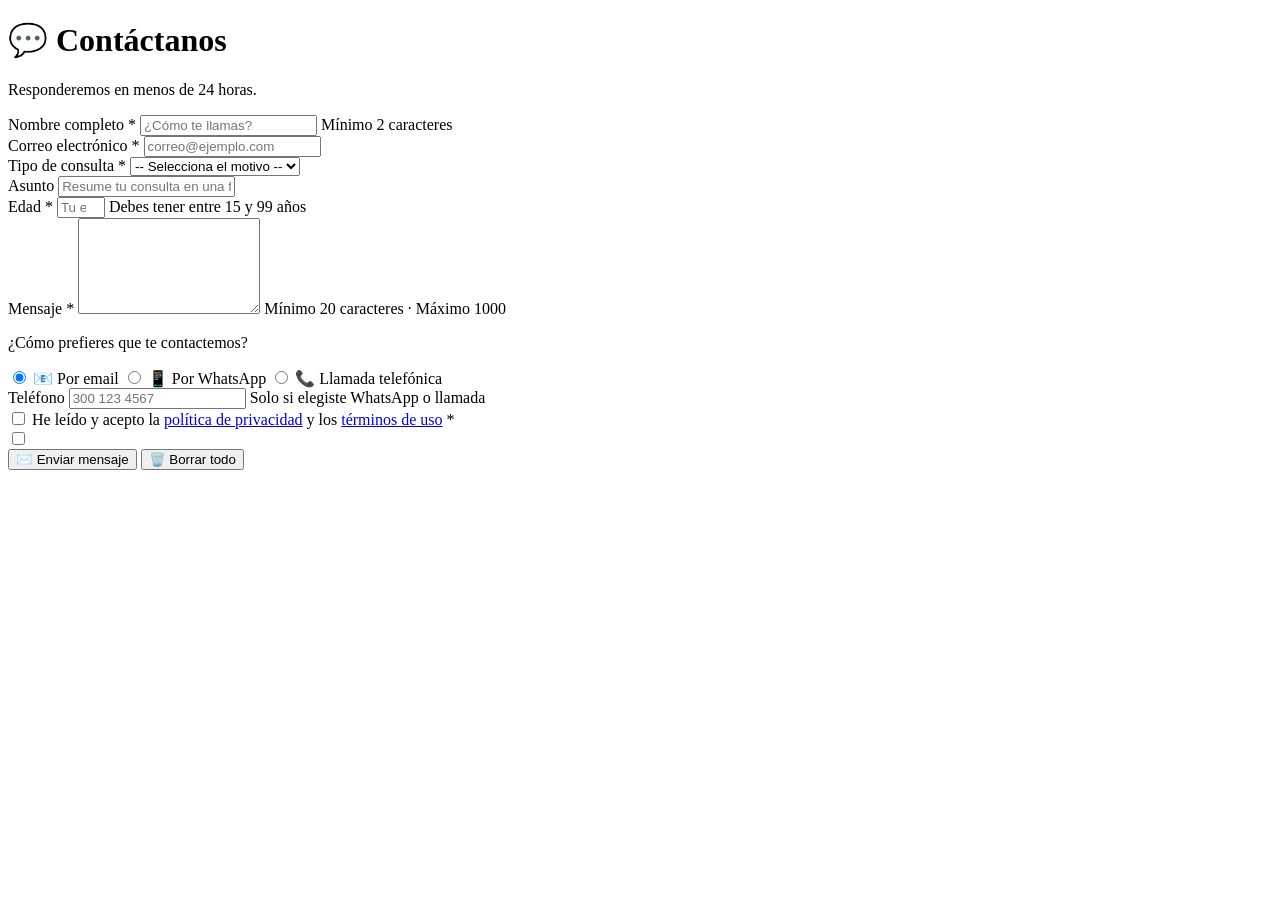
==== forms_y_estilos/index.html @ 332b0868 "forms_y_estilos" ====
<!DOCTYPE html>
<html lang="es">
<head>
  <meta charset="UTF-8">
  <meta name="viewport" content="width=device-width, initial-scale=1.0">
  <title>Contáctanos</title>
  <link rel="stylesheet" href="contacto.css">
</head>
<body>

  <main class="contenedor">

    <header class="encabezado">
      <h1>💬 Contáctanos</h1>
      <p>Responderemos en menos de 24 horas.</p>
    </header>

    <form class="formulario-contacto" action="#" method="post" novalidate>

      <!-- Nombre y Email en una fila -->
      <div class="fila-doble">

        <div class="campo">
          <label for="contacto-nombre">
            Nombre completo <span class="obligatorio">*</span>
          </label>
          <input 
            type="text" 
            id="contacto-nombre" 
            name="nombre"
            placeholder="¿Cómo te llamas?"
            required
            autocomplete="name"
            minlength="2"
            maxlength="60">
          <span class="ayuda">Mínimo 2 caracteres</span>
        </div>

        <div class="campo">
          <label for="contacto-email">
            Correo electrónico <span class="obligatorio">*</span>
          </label>
          <input 
            type="email" 
            id="contacto-email" 
            name="email"
            placeholder="correo@ejemplo.com"
            required
            autocomplete="email">
        </div>

      </div>

      <!-- Tipo de consulta -->
      <div class="campo">
        <label for="tipo-consulta">
          Tipo de consulta <span class="obligatorio">*</span>
        </label>
        <select id="tipo-consulta" name="tipo_consulta" required>
          <option value="">-- Selecciona el motivo --</option>
          <optgroup label="Soporte">
            <option value="tecnico">Problema técnico</option>
            <option value="cuenta">Mi cuenta</option>
          </optgroup>
          <optgroup label="Información">
            <option value="precios">Precios y planes</option>
            <option value="servicios">Servicios disponibles</option>
          </optgroup>
          <optgroup label="Otros">
            <option value="sugerencia">Sugerencia o idea</option>
            <option value="otro">Otro motivo</option>
          </optgroup>
        </select>
      </div>

      <!-- Asunto -->
      <div class="campo">
        <label for="asunto">Asunto</label>
        <input 
          type="text" 
          id="asunto" 
          name="asunto"
          placeholder="Resume tu consulta en una frase"
          maxlength="100">
      </div>

      <!-- ✅ NUEVO CAMPO: EDAD -->
      <div class="campo">
        <label for="edad">
          Edad <span class="obligatorio">*</span>
        </label>
        <input 
          type="number" 
          id="edad" 
          name="edad"
          placeholder="Tu edad"
          required
          min="15"
          max="99">
        <span class="ayuda">Debes tener entre 15 y 99 años</span>
      </div>

      <!-- Mensaje -->
      <div class="campo">
        <label for="mensaje">
          Mensaje <span class="obligatorio">*</span>
        </label>
        <textarea 
          id="mensaje" 
          name="mensaje"
          rows="6"
          placeholder="Describe con detalle tu consulta..."
          required
          minlength="20"
          maxlength="1000">
        </textarea>
        <span class="ayuda">Mínimo 20 caracteres · Máximo 1000</span>
      </div>

      <!-- Cómo prefiere ser contactado -->
      <div class="campo">
        <p class="label-grupo">¿Cómo prefieres que te contactemos?</p>

        <div class="opciones-radio">
          <input type="radio" id="via-email" name="via_contacto" value="email" checked>
          <label for="via-email">📧 Por email</label>

          <input type="radio" id="via-whatsapp" name="via_contacto" value="whatsapp">
          <label for="via-whatsapp">📱 Por WhatsApp</label>

          <input type="radio" id="via-llamada" name="via_contacto" value="llamada">
          <label for="via-llamada">📞 Llamada telefónica</label>
        </div>
      </div>

      <!-- Teléfono condicional -->
      <div class="campo" id="campo-telefono">
        <label for="telefono">Teléfono</label>
        <input 
          type="tel" 
          id="telefono" 
          name="telefono"
          placeholder="300 123 4567"
          pattern="[0-9\s\-\+]{7,15}">
        <span class="ayuda">Solo si elegiste WhatsApp o llamada</span>
      </div>

      <!-- Términos y condiciones -->
      <div class="campo campo-check">
        <input type="checkbox" id="terminos" name="terminos" value="acepto" required>
        <label for="terminos">
          He leído y acepto la 
          <a href="#" target="_blank">política de privacidad</a> 
          y los 
          <a href="#" target="_blank">términos de uso</a>
          <span class="obligatorio">*</span>
        </label>
      </div>

      <!-- Suscripción opcional -->
      <div class="campo campo-check">
        <input type="checkbox" id="newsletter" name="newsletter" value="si">
      </div>

      <!-- Botones de acción -->
      <div class="acciones">
        <button type="submit" class="btn-primario">
          ✉️ Enviar mensaje
        </button>
        <button type="reset" class="btn-secundario">
          🗑️ Borrar todo
        </button>
      </div>

    </form>

  </main>

</body>
</html>
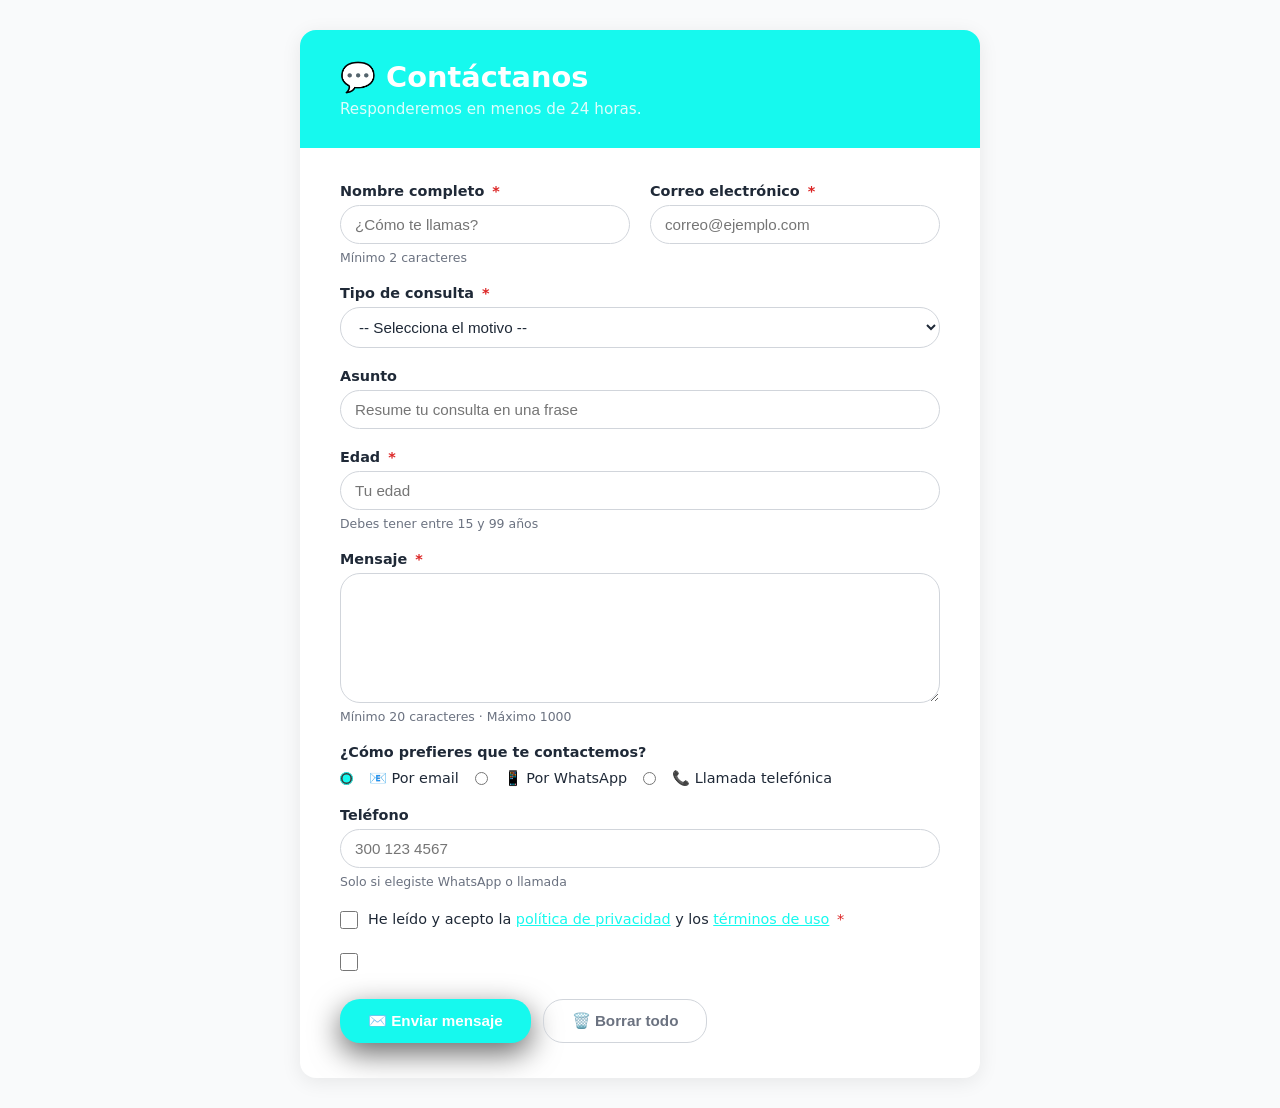
==== commit 4a0f347b: "Update index.html" ====
--- a/forms_y_estilos/index.html
+++ b/forms_y_estilos/index.html
@@ -4,7 +4,7 @@
   <meta charset="UTF-8">
   <meta name="viewport" content="width=device-width, initial-scale=1.0">
   <title>Contáctanos</title>
-  <link rel="stylesheet" href="contacto.css">
+  <link rel="stylesheet" href="styles.css">
 </head>
 <body>
 
--- a/forms_y_estilos/styles.css
+++ b/forms_y_estilos/styles.css
@@ -0,0 +1,238 @@
+/* === Variables y reset básico === */
+:root {
+  --primario: #16f9ee;
+  --primario-oscuro: #ea0cd8;
+  --texto: #1f2937;
+  --texto-suave: #6b7280;
+  --borde: #d1d5db;
+  --fondo: #f9fafb;
+  --blanco: #ffffff;
+  --error: #dc2626;
+  --exito: #16a34a;
+  --radio: 20px;
+  --sombra: 0 4px 20px rgba(0,0,0,0.08);
+}
+
+* {
+  box-sizing: border-box;
+  margin: 0;
+  padding: 0;
+}
+
+body {
+  font-family: 'Segoe UI', system-ui, sans-serif;
+  background: var(--fondo);
+  color: var(--texto);
+  min-height: 100vh;
+  display: flex;
+  align-items: center;
+  justify-content: center;
+  padding: 30px 20px;
+}
+
+/* === Contenedor principal === */
+.contenedor {
+  background: var(--blanco);
+  border-radius: 16px;
+  box-shadow: var(--sombra);
+  width: 100%;
+  max-width: 680px;
+  overflow: hidden;
+}
+
+/* === Encabezado === */
+.encabezado {
+  background: var(--primario);
+  color: white;
+  padding: 30px 40px;
+}
+
+.encabezado h1 {
+  font-size: 1.8rem;
+  margin-bottom: 6px;
+}
+
+.encabezado p {
+  opacity: 0.85;
+  font-size: 0.95rem;
+}
+
+/* === Formulario === */
+.formulario-contacto {
+  padding: 35px 40px;
+  display: flex;
+  flex-direction: column;
+  gap: 20px;
+}
+
+/* === Fila doble (dos campos lado a lado) === */
+.fila-doble {
+  display: grid;
+  grid-template-columns: 1fr 1fr;
+  gap: 20px;
+}
+
+@media (max-width: 520px) {
+  .fila-doble {
+    grid-template-columns: 1fr;
+  }
+  .formulario-contacto {
+    padding: 25px 20px;
+  }
+}
+
+/* === Campos individuales === */
+.campo {
+  display: flex;
+  flex-direction: column;
+  gap: 6px;
+}
+
+.campo label,
+.label-grupo {
+  font-weight: 600;
+  font-size: 0.9rem;
+  color: var(--texto);
+}
+
+.obligatorio {
+  color: var(--error);
+  margin-left: 3px;
+}
+
+/* === Inputs, select, textarea === */
+input[type="text"],
+input[type="email"],
+input[type="tel"],
+input[type="url"],
+input[type="number"],
+select,
+textarea {
+  width: 100%;
+  padding: 10px 14px;
+  border: 1.5px solid var(--borde);
+  border-radius: var(--radio);
+  font-size: 0.95rem;
+  color: var(--texto);
+  background: var(--blanco);
+  transition: border-color 0.2s, box-shadow 0.2s;
+  outline: none;
+}
+
+input:focus,
+select:focus,
+textarea:focus {
+  border-color: var(--primario);
+  box-shadow: 0 0 0 3px rgba(249, 115, 22, 0.25);
+}
+
+input:invalid:not(:placeholder-shown),
+textarea:invalid:not(:placeholder-shown) {
+  border-color: var(--error);
+}
+
+input:valid:not(:placeholder-shown) {
+  border-color: var(--exito);
+}
+
+textarea {
+  resize: vertical;
+  min-height: 130px;
+}
+
+select {
+  cursor: pointer;
+}
+
+/* === Texto de ayuda === */
+.ayuda {
+  font-size: 0.78rem;
+  color: var(--texto-suave);
+}
+
+/* === Radios y checkboxes === */
+.opciones-radio {
+  display: flex;
+  flex-wrap: wrap;
+  gap: 16px;
+  margin-top: 4px;
+}
+
+.opciones-radio input[type="radio"] {
+  width: auto;
+  accent-color: var(--primario);
+}
+
+.opciones-radio label {
+  font-weight: normal;
+  cursor: pointer;
+}
+
+.campo-check {
+  flex-direction: row;
+  align-items: flex-start;
+  gap: 10px;
+}
+
+.campo-check input[type="checkbox"] {
+  width: 18px;
+  height: 18px;
+  margin-top: 2px;
+  accent-color: var(--primario);
+  flex-shrink: 0;
+  cursor: pointer;
+}
+
+.campo-check label {
+  font-weight: normal;
+  font-size: 0.9rem;
+  line-height: 1.5;
+  cursor: pointer;
+}
+
+.campo-check a {
+  color: var(--primario);
+  text-decoration: underline;
+}
+
+/* === Botones === */
+.acciones {
+  display: flex;
+  gap: 12px;
+  margin-top: 8px;
+  flex-wrap: wrap;
+}
+
+.btn-primario,
+.btn-secundario {
+  padding: 12px 28px;
+  border-radius: var(--radio);
+  font-size: 0.95rem;
+  font-weight: 600;
+  cursor: pointer;
+  border: none;
+  transition: transform 0.1s, box-shadow 0.2s;
+}
+
+/* 🔥 BOTÓN ÉPICO MODIFICADO */
+.btn-primario {
+  background: var(--primario);
+  color: white;
+  box-shadow: 0 10px 30px rgba(0, 0, 0, 0.6);
+}
+
+.btn-primario:hover {
+  background: var(--primario-oscuro);
+  transform: translateY(-2px) scale(1.05);
+  box-shadow: 0 20px 50px rgba(0, 0, 0, 0.85);
+}
+
+.btn-secundario {
+  background: transparent;
+  color: var(--texto-suave);
+  border: 1.5px solid var(--borde);
+}
+
+.btn-secundario:hover {
+  background: var(--fondo);
+}
